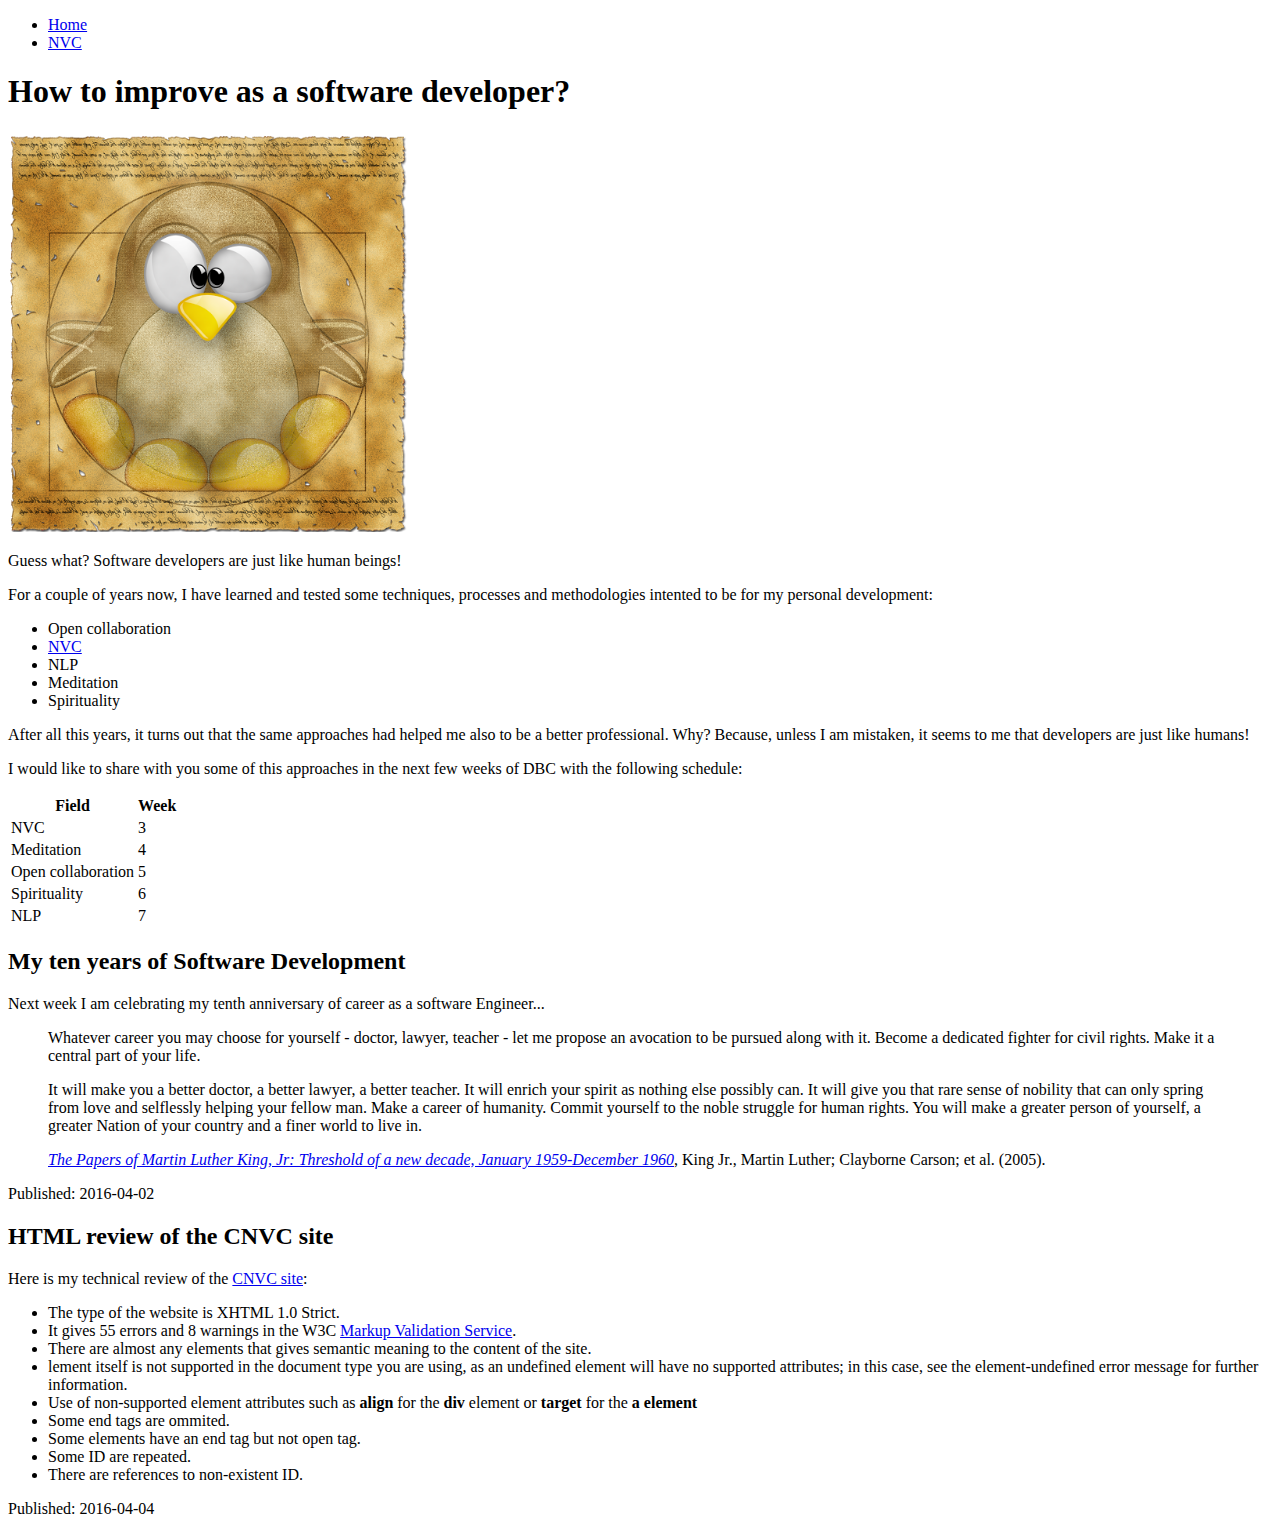
==== index.html @ 5e771825 "add classes to the articles" ====
<!DOCTYPE html>
<html>

<head>
  <title>Home | vagurtomejia.github.io</title>
  <link rel="stylesheet" type="text/css" href="styles.css">
</head>

<body>

  <nav>
    <ul>
      <li><a href="index.html">Home</a></li>
      <li><a href="nvc.html">NVC</a></li>
    </ul>
  </nav>

  <section>
    <h1>How to improve as a software developer?</h1>
    <img src="images/vitruve-tux.png" alt="a penguin as the Leonardo da Vinci's Vitruvian man">
    <p>Guess what? Software developers are just like human beings!
    </p>
    <p>
      For a couple of years now, I have learned and tested some techniques, processes and methodologies intented to be for my personal development:
    </p>
      <ul>
        <li>Open collaboration</li>
        <li><a href="nvc.html">NVC</a></li>
        <li>NLP</li>
        <li>Meditation</li>
        <li>Spirituality</li>
      </ul>
    <p>
      After all this years, it turns out that the same approaches had helped me also to be a better professional. Why? Because, unless I am mistaken, it seems to me that developers are just like humans!
    </p>
    <p>I would like to share with you some of this approaches in the next few weeks of DBC with the following schedule:
    </p>
    <table>
      <thead>
        <tr>
          <th>Field</th>
          <th>Week</th>
        </tr>
      </thead>
      <tbody>
        <tr>
          <td>NVC</td>
          <td>3</td>
        </tr>
        <tr>
          <td>Meditation</td>
          <td>4</td>
        </tr>
        <tr>
          <td>Open collaboration</td>
          <td>5</td>
        </tr>
        <tr>
          <td>Spirituality</td>
          <td>6</td>
        </tr>
        <tr>
          <td>NLP</td>
          <td>7</td>
        </tr>
      </tbody>
    </table>
  </section>

  <article class="art-perso">
    <header>
    <h2>My ten years of Software Development</h2>
    </header>

    <p>Next week I am celebrating my tenth anniversary of career as a software Engineer...</p>

    <blockquote>
      <p>Whatever career you may choose for yourself - doctor, lawyer, teacher - let me propose an avocation to be pursued along with it. Become a dedicated fighter for civil rights. Make it a central part of your life.
      </p>
      <p>It will make you a better doctor, a better lawyer, a better teacher. It will enrich your spirit as nothing else possibly can. It will give you that rare sense of nobility that can only spring from love and selflessly helping your fellow man. Make a career of humanity. Commit yourself to the noble struggle for human rights. You will make a greater person of yourself, a greater Nation of your country and a finer world to live in.</p>
        <footer><cite><a href="https://books.google.es/books?id=TU_HozbJSC8C">The Papers of Martin Luther King, Jr: Threshold of a new decade, January 1959-December 1960</a></cite>, King Jr., Martin Luther; Clayborne Carson; et al. (2005).
        </footer>
    </blockquote>

     <footer>
        <!--<p><small>Creative Commons Attribution-ShareAlike License
        </small></p>-->
        <p>Published: <time datetime="2016-04-02T14:00">2016-04-02</time></p>
    </footer>
  </article>

  <article class="art-tech">
    <header>
      <h2>HTML review of the CNVC site</h2>
    </header>
    <p>
      Here is my technical review of the <a href="https://www.cnvc.org/">CNVC site</a>:
    </p>
      <ul>
        <li>The type of the website is XHTML 1.0 Strict.</li>
        <li>It gives 55 errors and 8 warnings in the W3C <a href="https://validator.w3.org/">Markup Validation Service</a>.</li>
        <li>There are almost any elements that gives semantic meaning to the content of the site.</li>
        <li>lement itself is not supported in the document type you are using, as an undefined element will have no supported attributes; in this case, see the element-undefined error message for further information.</li>
        <li>Use of non-supported element attributes such as <strong>align</strong> for the <strong>div</strong> element or <strong>target</strong> for the <strong>a element</strong></li>
        <li>Some end tags are ommited.</li>
        <li>Some elements have an end tag but not open tag.</li>
        <li>Some ID are repeated.</li>
        <li>There are references to non-existent ID.</li>
      </ul>

     <footer>
        <p>Published: <time datetime="2016-04-04T10:00">2016-04-04</time></p>
    </footer>
  </article>

</body>
</html>
---- styles.css ----
.art-tech {
  //background:#39d4c8
}

.art-perso {
  //background:#39d4c8
}
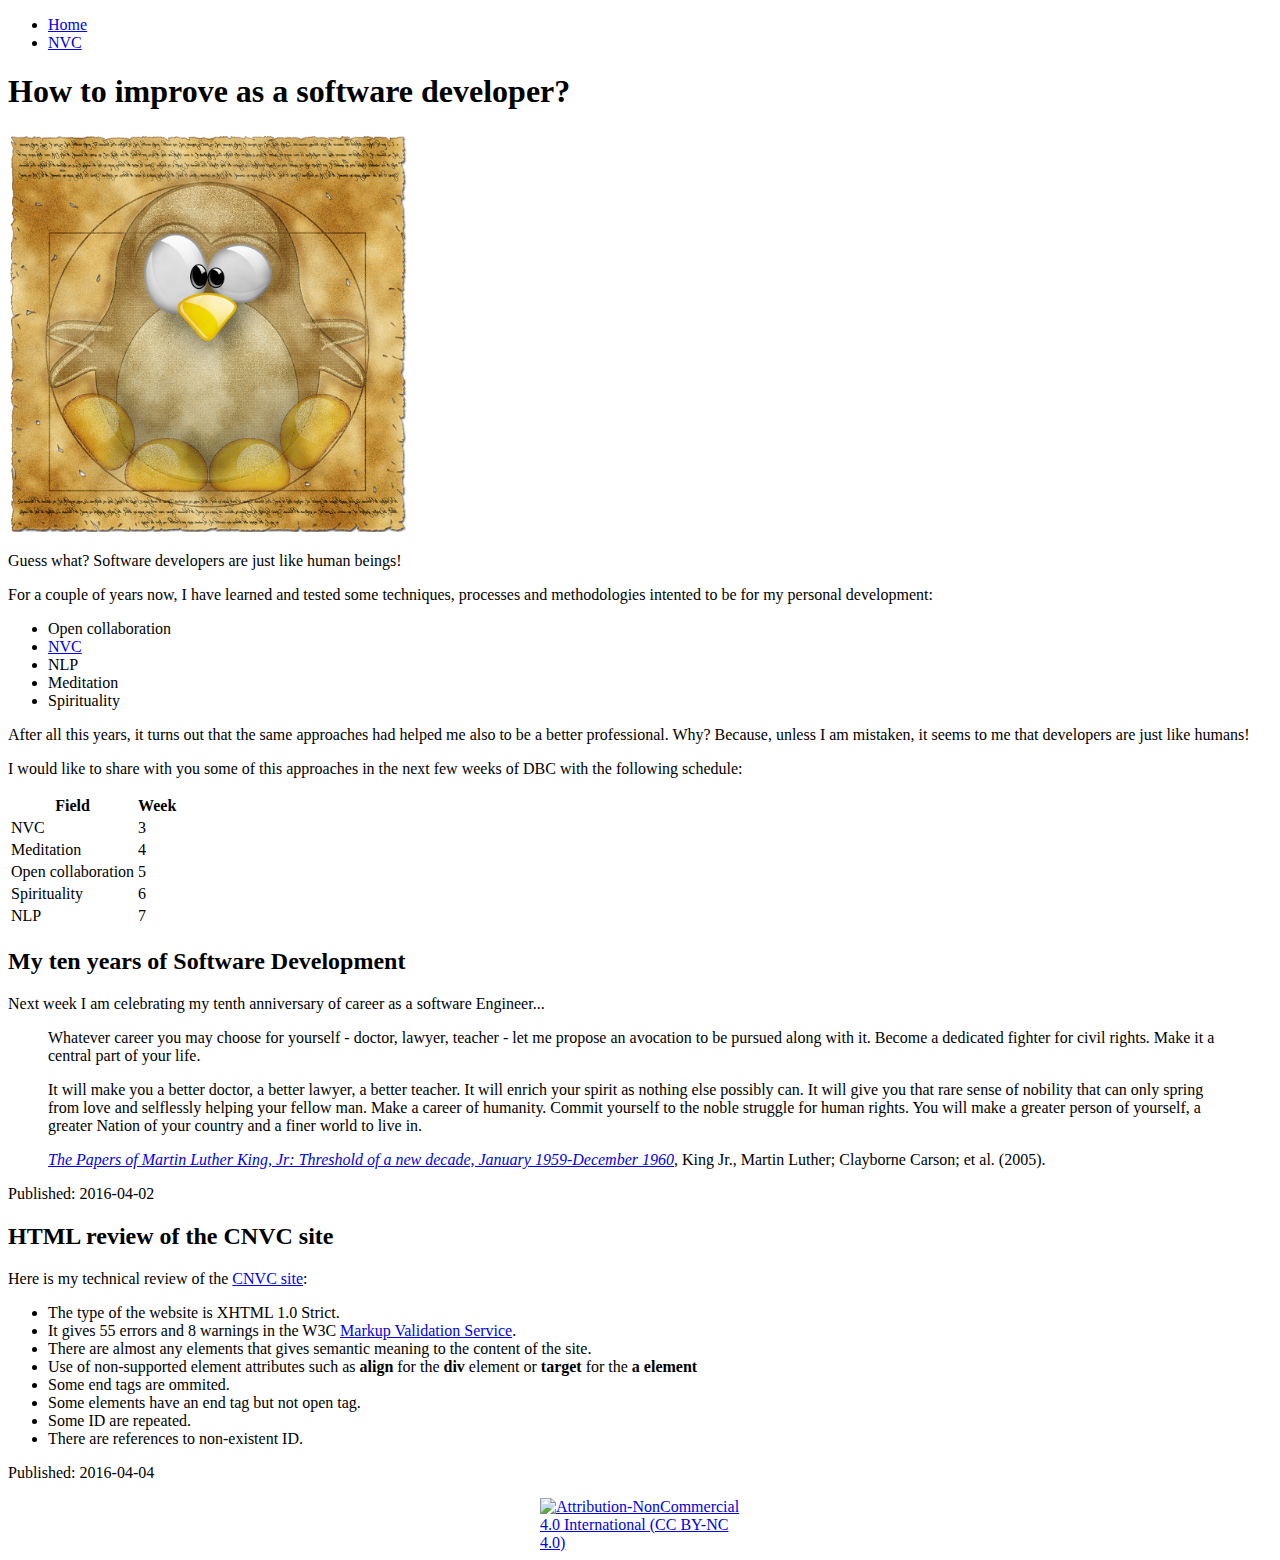
==== commit 595a0d17: "add a centered footer and modify the list text into the home page" ====
--- a/index.html
+++ b/index.html
@@ -78,8 +78,8 @@
       <p>Whatever career you may choose for yourself - doctor, lawyer, teacher - let me propose an avocation to be pursued along with it. Become a dedicated fighter for civil rights. Make it a central part of your life.
       </p>
       <p>It will make you a better doctor, a better lawyer, a better teacher. It will enrich your spirit as nothing else possibly can. It will give you that rare sense of nobility that can only spring from love and selflessly helping your fellow man. Make a career of humanity. Commit yourself to the noble struggle for human rights. You will make a greater person of yourself, a greater Nation of your country and a finer world to live in.</p>
-        <footer><cite><a href="https://books.google.es/books?id=TU_HozbJSC8C">The Papers of Martin Luther King, Jr: Threshold of a new decade, January 1959-December 1960</a></cite>, King Jr., Martin Luther; Clayborne Carson; et al. (2005).
-        </footer>
+      <footer><cite><a href="https://books.google.es/books?id=TU_HozbJSC8C">The Papers of Martin Luther King, Jr: Threshold of a new decade, January 1959-December 1960</a></cite>, King Jr., Martin Luther; Clayborne Carson; et al. (2005).
+      </footer>
     </blockquote>
 
      <footer>
@@ -100,7 +100,6 @@
         <li>The type of the website is XHTML 1.0 Strict.</li>
         <li>It gives 55 errors and 8 warnings in the W3C <a href="https://validator.w3.org/">Markup Validation Service</a>.</li>
         <li>There are almost any elements that gives semantic meaning to the content of the site.</li>
-        <li>lement itself is not supported in the document type you are using, as an undefined element will have no supported attributes; in this case, see the element-undefined error message for further information.</li>
         <li>Use of non-supported element attributes such as <strong>align</strong> for the <strong>div</strong> element or <strong>target</strong> for the <strong>a element</strong></li>
         <li>Some end tags are ommited.</li>
         <li>Some elements have an end tag but not open tag.</li>
@@ -113,5 +112,8 @@
     </footer>
   </article>
 
+  <footer class="foot-main">
+    <a href="http://creativecommons.org/licenses/by-nc/4.0/"><img src="http://creativecommons.org/images/public/somerights.png" alt="Attribution-NonCommercial 4.0 International (CC BY-NC 4.0)" width="88" height="31" /></a>
+  </footer>
 </body>
 </html>
--- a/styles.css
+++ b/styles.css
@@ -1,4 +1,7 @@
 
+a:visited {
+  color: green;
+}
 
 .art-tech {
   //background:#39d4c8
@@ -6,4 +9,20 @@
 
 .art-perso {
   //background:#39d4c8
-}+}
+
+#body-nvc {
+  /*background-image: url(https://upload.wikimedia.org/wikipedia/commons/0/02/Giraffe_Ithala_KZN_South_Africa_Luca_Galuzzi_2004.JPG);
+  background-repeat: no-repeat;
+  background-position: center center fixed;*/
+  background: url(https://upload.wikimedia.org/wikipedia/commons/0/02/Giraffe_Ithala_KZN_South_Africa_Luca_Galuzzi_2004.JPG) no-repeat center center fixed;
+  background-size: cover;
+}
+
+.foot-main {
+    margin-left: auto;
+    margin-right: auto;
+    width: 200px;
+}
+
+
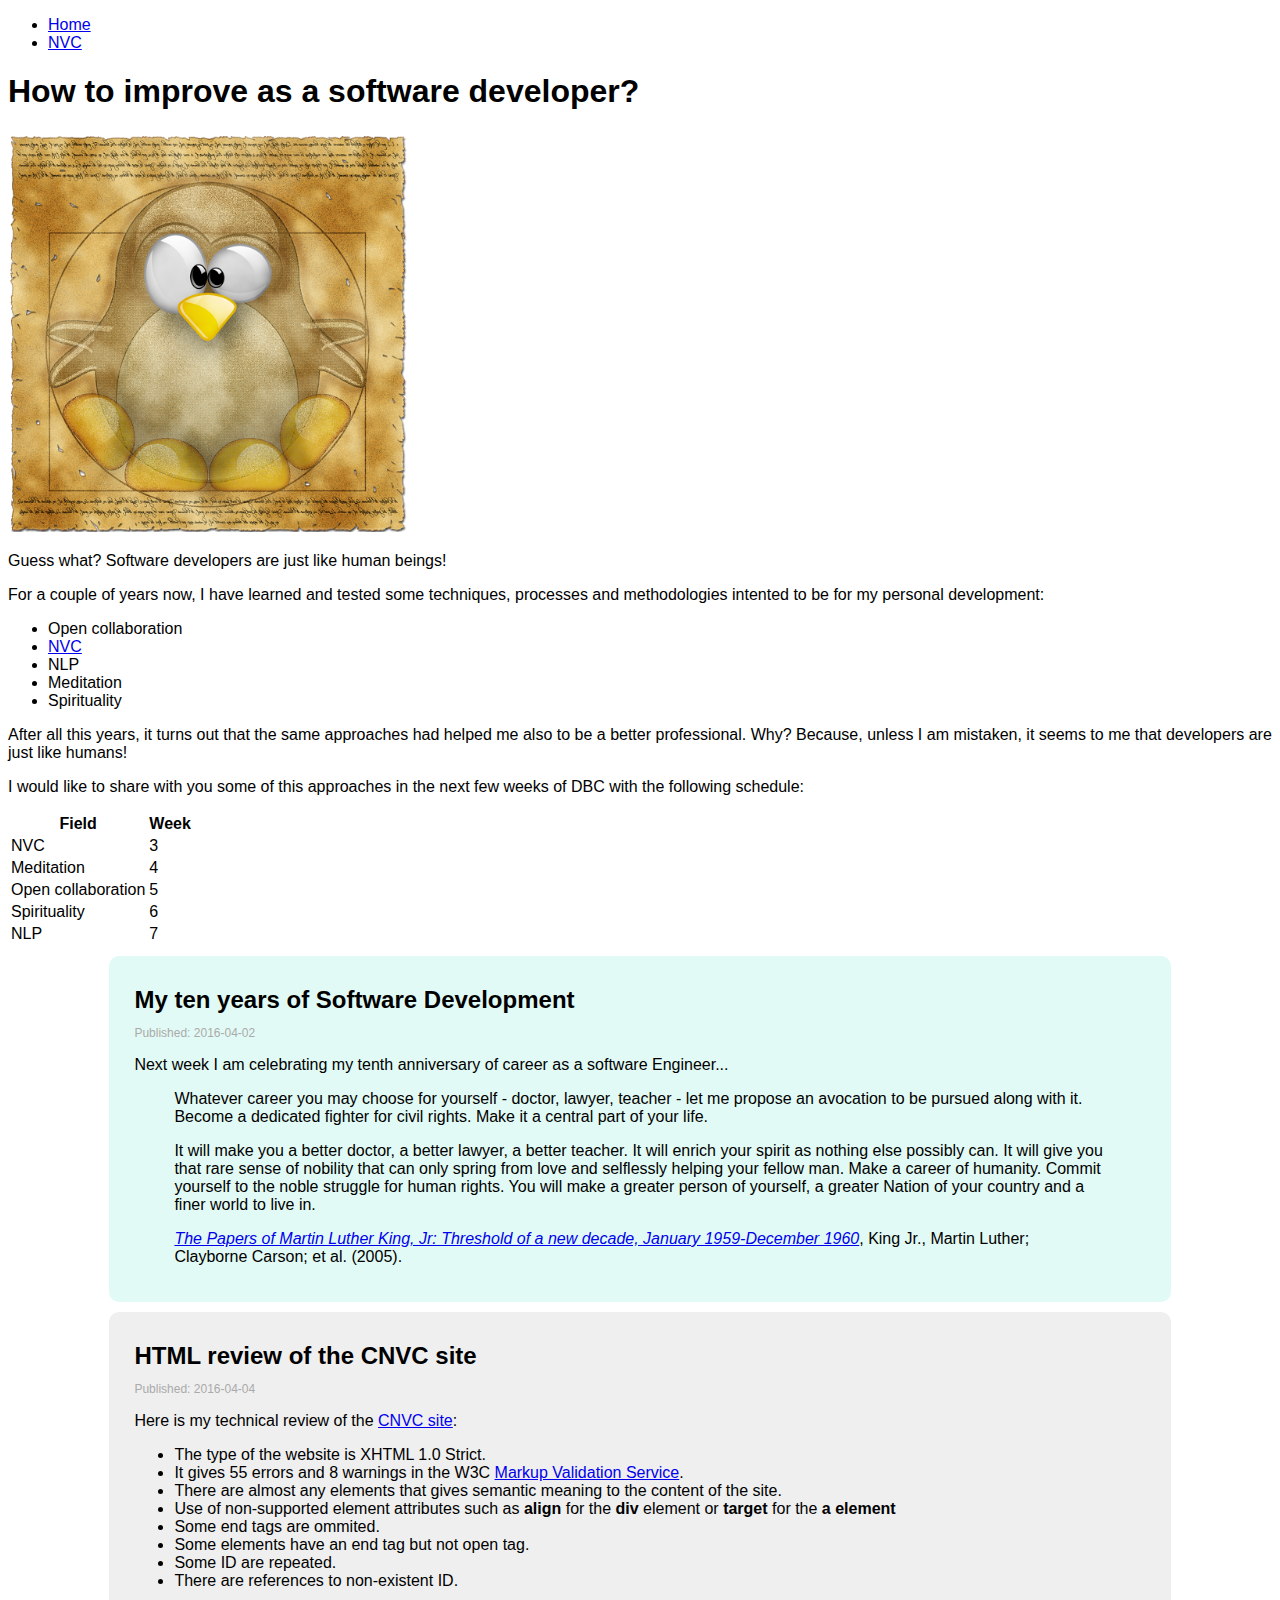
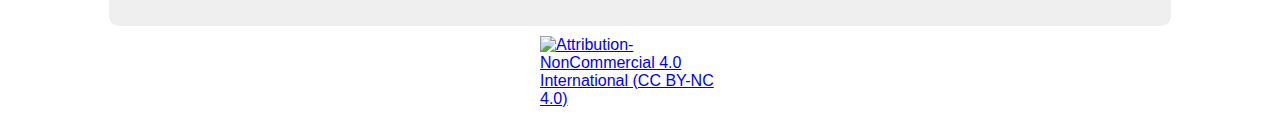
==== commit b39cc65b: "add margins and paddings" ====
--- a/index.html
+++ b/index.html
@@ -70,6 +70,7 @@
   <article class="art-perso">
     <header>
     <h2>My ten years of Software Development</h2>
+    <p>Published: <time datetime="2016-04-02T14:00">2016-04-02</time></p>
     </header>
 
     <p>Next week I am celebrating my tenth anniversary of career as a software Engineer...</p>
@@ -81,17 +82,12 @@
       <footer><cite><a href="https://books.google.es/books?id=TU_HozbJSC8C">The Papers of Martin Luther King, Jr: Threshold of a new decade, January 1959-December 1960</a></cite>, King Jr., Martin Luther; Clayborne Carson; et al. (2005).
       </footer>
     </blockquote>
-
-     <footer>
-        <!--<p><small>Creative Commons Attribution-ShareAlike License
-        </small></p>-->
-        <p>Published: <time datetime="2016-04-02T14:00">2016-04-02</time></p>
-    </footer>
   </article>
 
   <article class="art-tech">
     <header>
       <h2>HTML review of the CNVC site</h2>
+      <p>Published: <time datetime="2016-04-04T10:00">2016-04-04</time></p>
     </header>
     <p>
       Here is my technical review of the <a href="https://www.cnvc.org/">CNVC site</a>:
@@ -107,9 +103,6 @@
         <li>There are references to non-existent ID.</li>
       </ul>
 
-     <footer>
-        <p>Published: <time datetime="2016-04-04T10:00">2016-04-04</time></p>
-    </footer>
   </article>
 
   <footer class="foot-main">
--- a/styles.css
+++ b/styles.css
@@ -1,14 +1,36 @@
+
+body {
+    font-family: Helvetica, Verdana, Arial, sans-serif;
+}
+
+article h2 {
+  margin-bottom: 0px;
+}
+
+header p {
+    color: #aaa;
+    font-size: 12px;
+}
 
 a:visited {
   color: green;
 }
 
+article {
+  padding: 10px 2% 20px;
+  width: 80%;
+  border-radius: 10px;
+  margin: 10px auto;
+}
+
 .art-tech {
-  //background:#39d4c8
+  background-color: #EFEFEF;
+  /*padding: 0px; margin: 1px 0px 0px; border: 0px none; visibility: hidden; width: 30px; height: 0px; position: static; top: 0px;*/
 }
 
 .art-perso {
-  //background:#39d4c8
+  //background: #C5F5EB;
+  background: #E2FAF5;
 }
 
 #body-nvc {
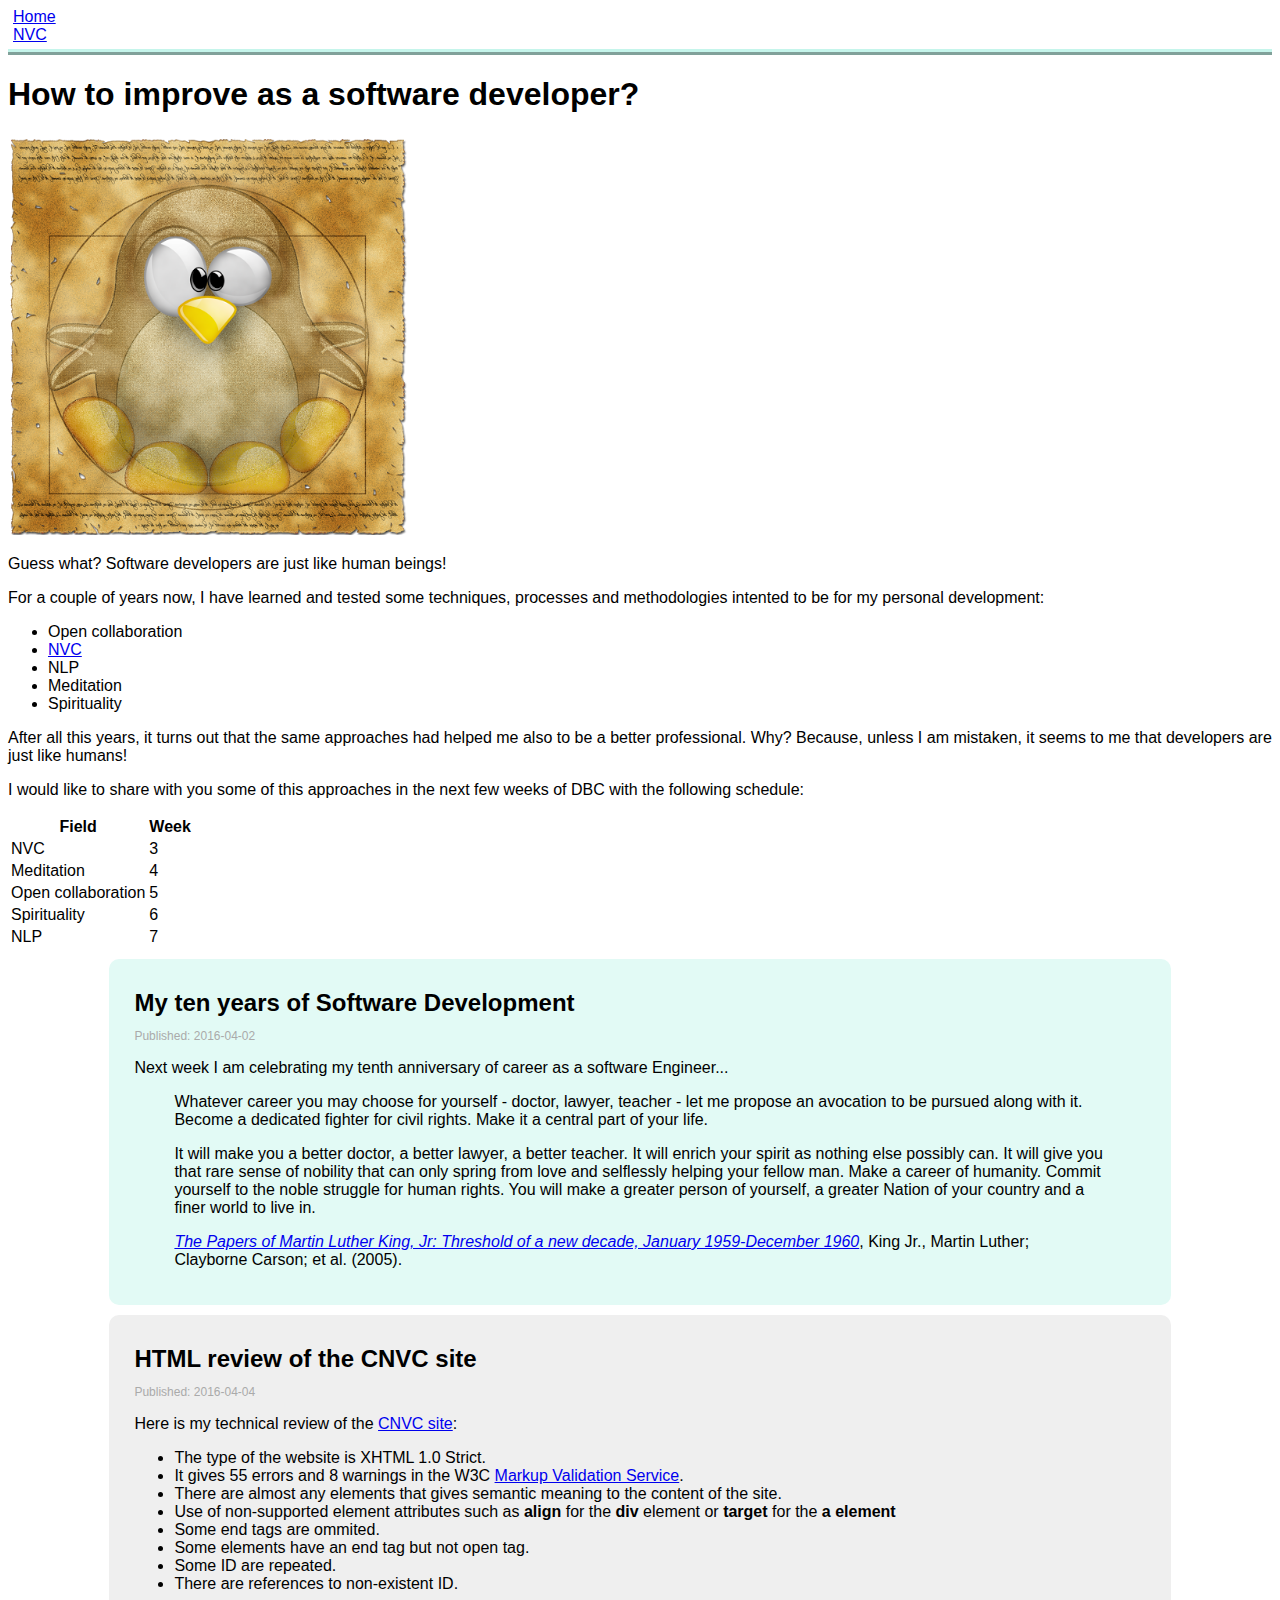
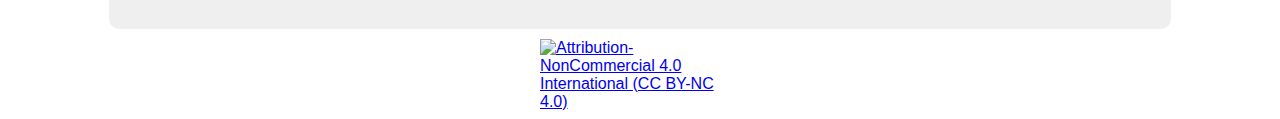
==== commit f3ae1c66: "add a media query to the style sheet" ====
--- a/index.html
+++ b/index.html
@@ -7,7 +7,6 @@
 </head>
 
 <body>
-
   <nav>
     <ul>
       <li><a href="index.html">Home</a></li>
--- a/styles.css
+++ b/styles.css
@@ -1,6 +1,17 @@
+
+nav {
+  margin: 0px;
+  border-bottom: 6px ridge #C5F5EB;
+}
+
+nav ul{
+    list-style-type: none;
+    margin: 5px 5px;
+    padding: 0;
+}
 
 body {
-    font-family: Helvetica, Verdana, Arial, sans-serif;
+  font-family: Helvetica, Verdana, Arial, sans-serif;
 }
 
 article h2 {
@@ -42,9 +53,16 @@
 }
 
 .foot-main {
+    display: block;
     margin-left: auto;
     margin-right: auto;
     width: 200px;
 }
 
+@media screen and (max-width: 500px) {
+  article {
+      width: 100%;
+    }
+}
 
+
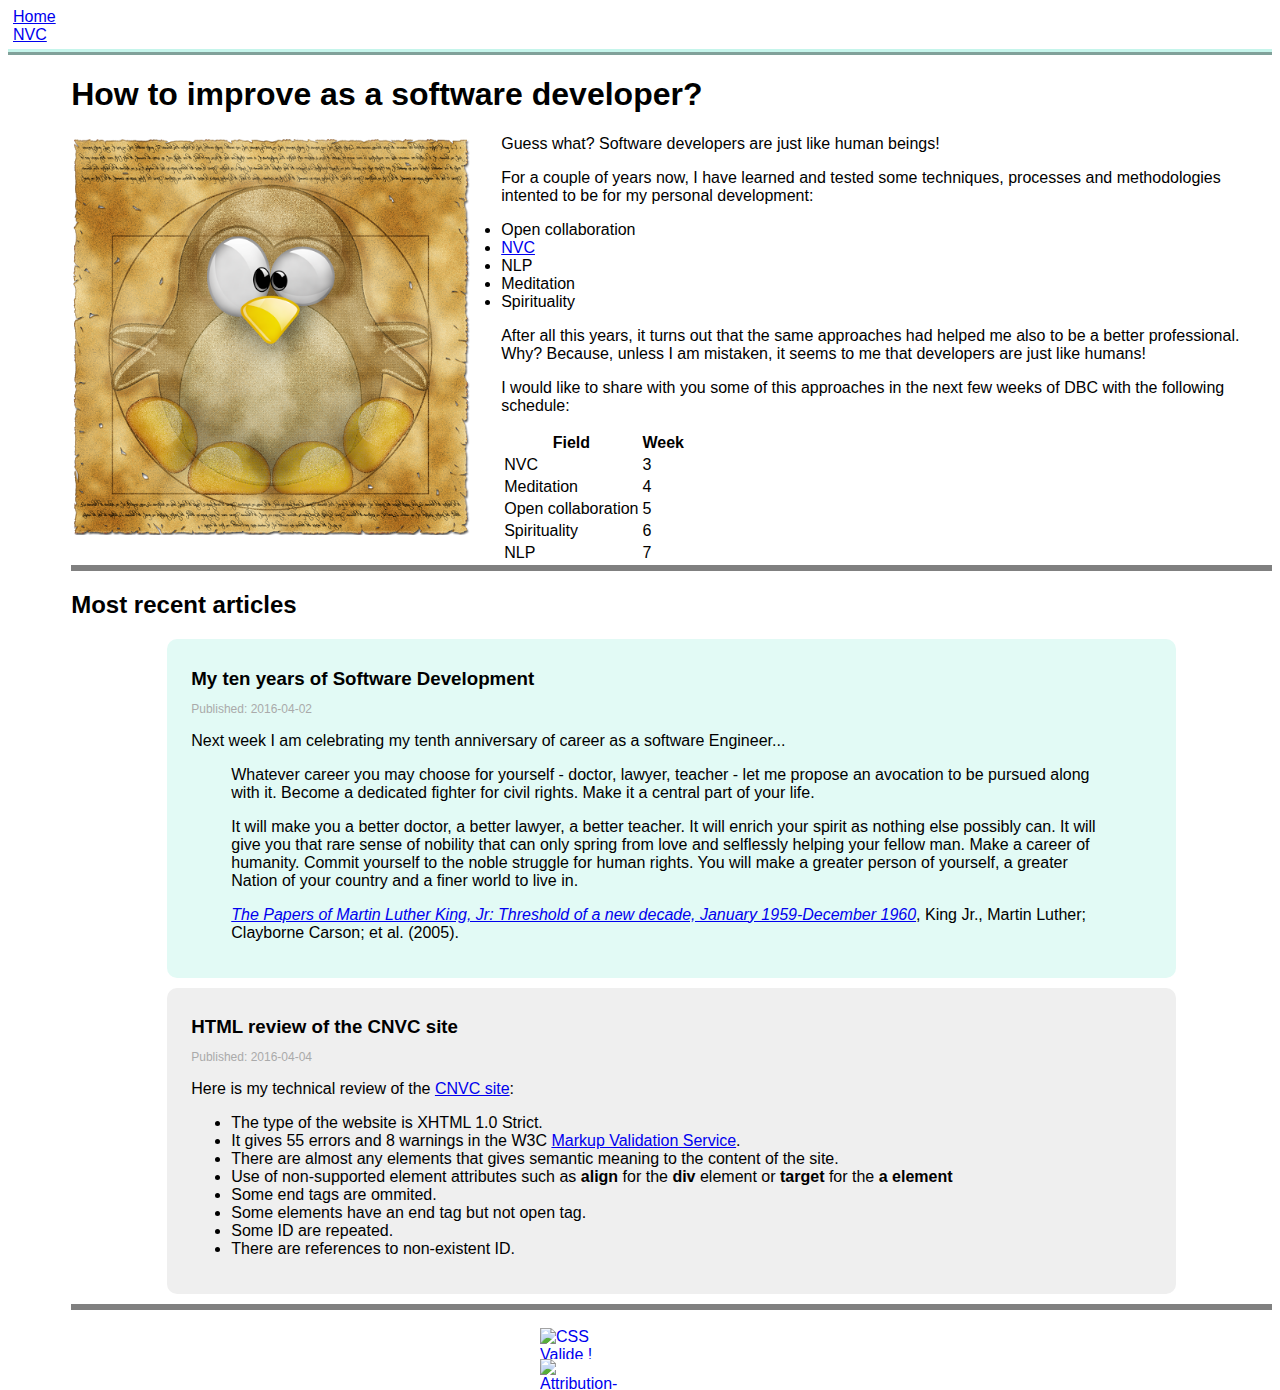
==== commit 9aa48ba0: "add style to sections and add CSS validation" ====
--- a/index.html
+++ b/index.html
@@ -66,45 +66,52 @@
     </table>
   </section>
 
-  <article class="art-perso">
-    <header>
-    <h2>My ten years of Software Development</h2>
-    <p>Published: <time datetime="2016-04-02T14:00">2016-04-02</time></p>
-    </header>
+  <section>
+    <h2>Most recent articles</h2>
+    <article class="art-perso">
+      <header>
+      <h3>My ten years of Software Development</h3>
+      <p>Published: <time datetime="2016-04-02T14:00">2016-04-02</time></p>
+      </header>
 
-    <p>Next week I am celebrating my tenth anniversary of career as a software Engineer...</p>
+      <p>Next week I am celebrating my tenth anniversary of career as a software Engineer...</p>
 
-    <blockquote>
-      <p>Whatever career you may choose for yourself - doctor, lawyer, teacher - let me propose an avocation to be pursued along with it. Become a dedicated fighter for civil rights. Make it a central part of your life.
+      <blockquote>
+        <p>Whatever career you may choose for yourself - doctor, lawyer, teacher - let me propose an avocation to be pursued along with it. Become a dedicated fighter for civil rights. Make it a central part of your life.
+        </p>
+        <p>It will make you a better doctor, a better lawyer, a better teacher. It will enrich your spirit as nothing else possibly can. It will give you that rare sense of nobility that can only spring from love and selflessly helping your fellow man. Make a career of humanity. Commit yourself to the noble struggle for human rights. You will make a greater person of yourself, a greater Nation of your country and a finer world to live in.</p>
+        <footer><cite><a href="https://books.google.es/books?id=TU_HozbJSC8C">The Papers of Martin Luther King, Jr: Threshold of a new decade, January 1959-December 1960</a></cite>, King Jr., Martin Luther; Clayborne Carson; et al. (2005).
+        </footer>
+      </blockquote>
+    </article>
+
+    <article class="art-tech">
+      <header>
+        <h3>HTML review of the CNVC site</h3>
+        <p>Published: <time datetime="2016-04-04T10:00">2016-04-04</time></p>
+      </header>
+      <p>
+        Here is my technical review of the <a href="https://www.cnvc.org/">CNVC site</a>:
       </p>
-      <p>It will make you a better doctor, a better lawyer, a better teacher. It will enrich your spirit as nothing else possibly can. It will give you that rare sense of nobility that can only spring from love and selflessly helping your fellow man. Make a career of humanity. Commit yourself to the noble struggle for human rights. You will make a greater person of yourself, a greater Nation of your country and a finer world to live in.</p>
-      <footer><cite><a href="https://books.google.es/books?id=TU_HozbJSC8C">The Papers of Martin Luther King, Jr: Threshold of a new decade, January 1959-December 1960</a></cite>, King Jr., Martin Luther; Clayborne Carson; et al. (2005).
-      </footer>
-    </blockquote>
-  </article>
-
-  <article class="art-tech">
-    <header>
-      <h2>HTML review of the CNVC site</h2>
-      <p>Published: <time datetime="2016-04-04T10:00">2016-04-04</time></p>
-    </header>
-    <p>
-      Here is my technical review of the <a href="https://www.cnvc.org/">CNVC site</a>:
-    </p>
-      <ul>
-        <li>The type of the website is XHTML 1.0 Strict.</li>
-        <li>It gives 55 errors and 8 warnings in the W3C <a href="https://validator.w3.org/">Markup Validation Service</a>.</li>
-        <li>There are almost any elements that gives semantic meaning to the content of the site.</li>
-        <li>Use of non-supported element attributes such as <strong>align</strong> for the <strong>div</strong> element or <strong>target</strong> for the <strong>a element</strong></li>
-        <li>Some end tags are ommited.</li>
-        <li>Some elements have an end tag but not open tag.</li>
-        <li>Some ID are repeated.</li>
-        <li>There are references to non-existent ID.</li>
-      </ul>
-
-  </article>
-
+        <ul>
+          <li>The type of the website is XHTML 1.0 Strict.</li>
+          <li>It gives 55 errors and 8 warnings in the W3C <a href="https://validator.w3.org/">Markup Validation Service</a>.</li>
+          <li>There are almost any elements that gives semantic meaning to the content of the site.</li>
+          <li>Use of non-supported element attributes such as <strong>align</strong> for the <strong>div</strong> element or <strong>target</strong> for the <strong>a element</strong></li>
+          <li>Some end tags are ommited.</li>
+          <li>Some elements have an end tag but not open tag.</li>
+          <li>Some ID are repeated.</li>
+          <li>There are references to non-existent ID.</li>
+        </ul>
+      </article>
+    </section>
+  <br>
   <footer class="foot-main">
+    <a href="http://jigsaw.w3.org/css-validator/check/referer">
+    <img style="border:0;width:88px;height:31px"
+        src="http://jigsaw.w3.org/css-validator/images/vcss-blue"
+        alt="CSS Valide !" />
+    </a>
     <a href="http://creativecommons.org/licenses/by-nc/4.0/"><img src="http://creativecommons.org/images/public/somerights.png" alt="Attribution-NonCommercial 4.0 International (CC BY-NC 4.0)" width="88" height="31" /></a>
   </footer>
 </body>
--- a/styles.css
+++ b/styles.css
@@ -14,7 +14,11 @@
   font-family: Helvetica, Verdana, Arial, sans-serif;
 }
 
-article h2 {
+img {
+  margin-right: 30px;
+  float: left;
+}
+article h3 {
   margin-bottom: 0px;
 }
 
@@ -25,6 +29,12 @@
 
 a:visited {
   color: green;
+}
+
+section {
+  margin-left: 5%;
+  margin-top: 20px;
+  border-bottom: 6px solid gray;
 }
 
 article {
@@ -40,14 +50,10 @@
 }
 
 .art-perso {
-  //background: #C5F5EB;
   background: #E2FAF5;
 }
 
 #body-nvc {
-  /*background-image: url(https://upload.wikimedia.org/wikipedia/commons/0/02/Giraffe_Ithala_KZN_South_Africa_Luca_Galuzzi_2004.JPG);
-  background-repeat: no-repeat;
-  background-position: center center fixed;*/
   background: url(https://upload.wikimedia.org/wikipedia/commons/0/02/Giraffe_Ithala_KZN_South_Africa_Luca_Galuzzi_2004.JPG) no-repeat center center fixed;
   background-size: cover;
 }
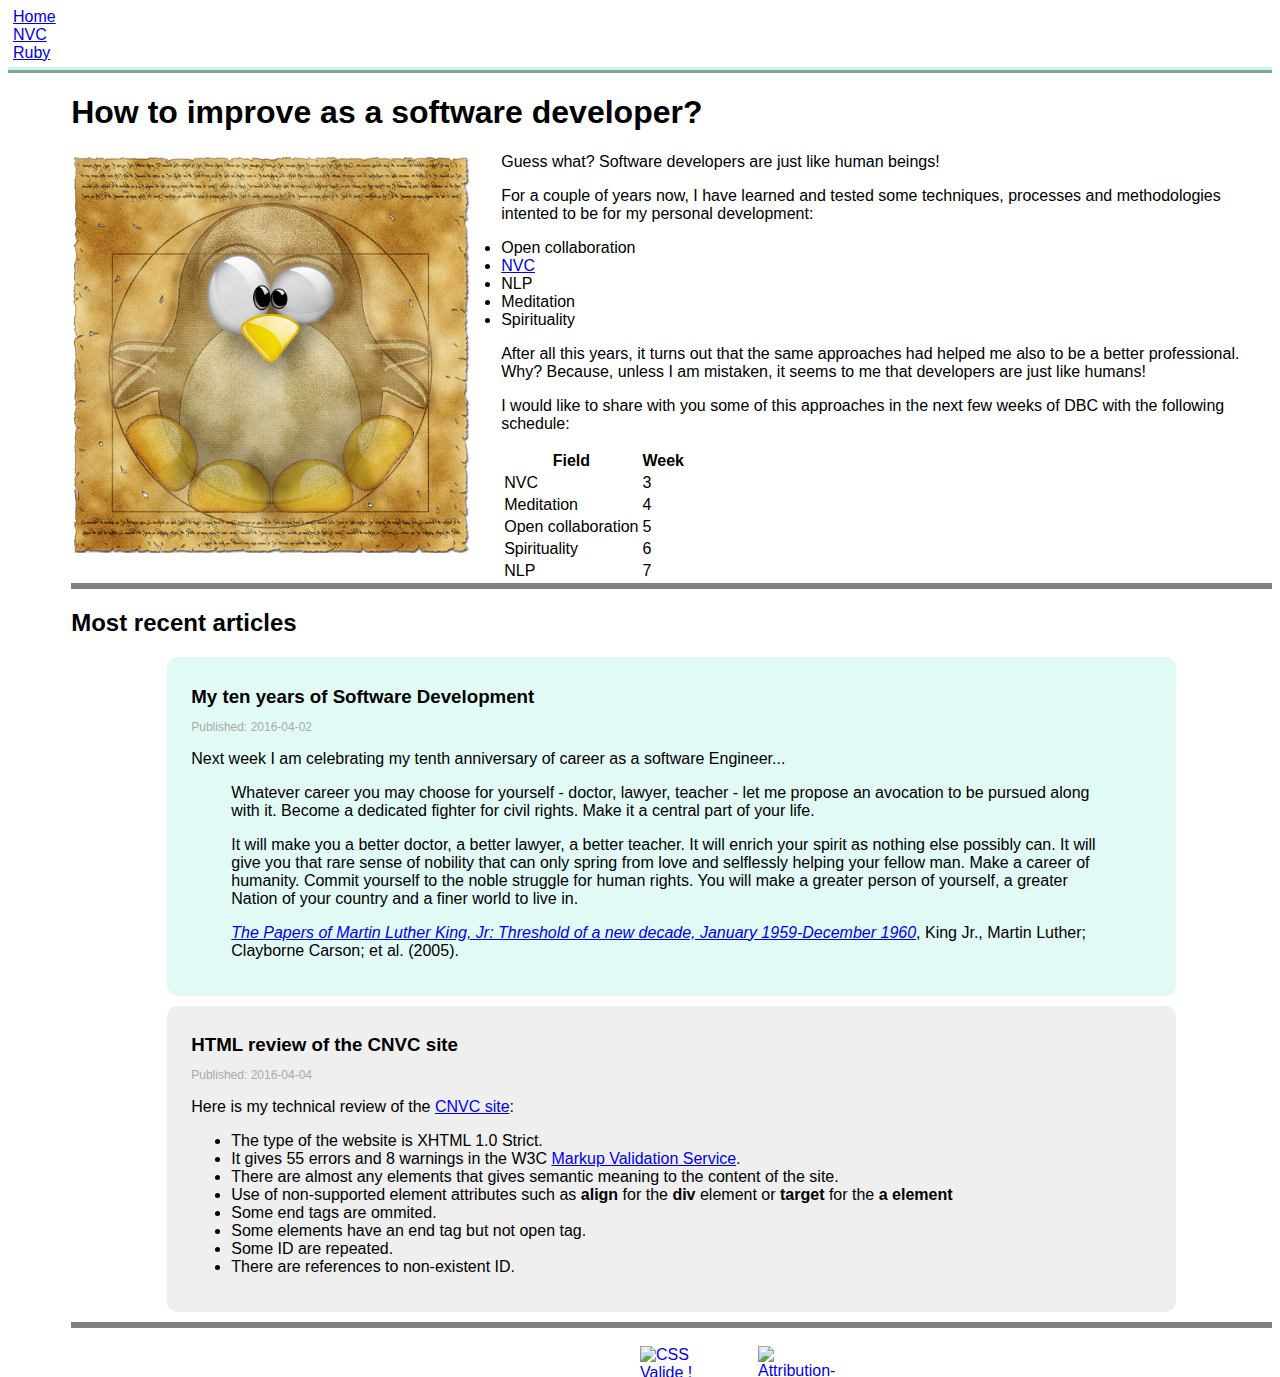
==== commit 8a9e596f: "Add a link to the Ruby cheatsheet" ====
--- a/index.html
+++ b/index.html
@@ -11,6 +11,7 @@
     <ul>
       <li><a href="index.html">Home</a></li>
       <li><a href="nvc.html">NVC</a></li>
+      <li><a href="ruby-cheatsheet.md">Ruby</a></li>
     </ul>
   </nav>
 
--- a/styles.css
+++ b/styles.css
@@ -59,16 +59,18 @@
 }
 
 .foot-main {
-    display: block;
-    margin-left: auto;
+    margin-left: 50%;
     margin-right: auto;
-    width: 200px;
+    width: 100%;
 }
 
 @media screen and (max-width: 500px) {
   article {
-      width: 100%;
+    width: 100%;
     }
+  #body-nvc {
+    background-image: none;
+  }
 }
 
 
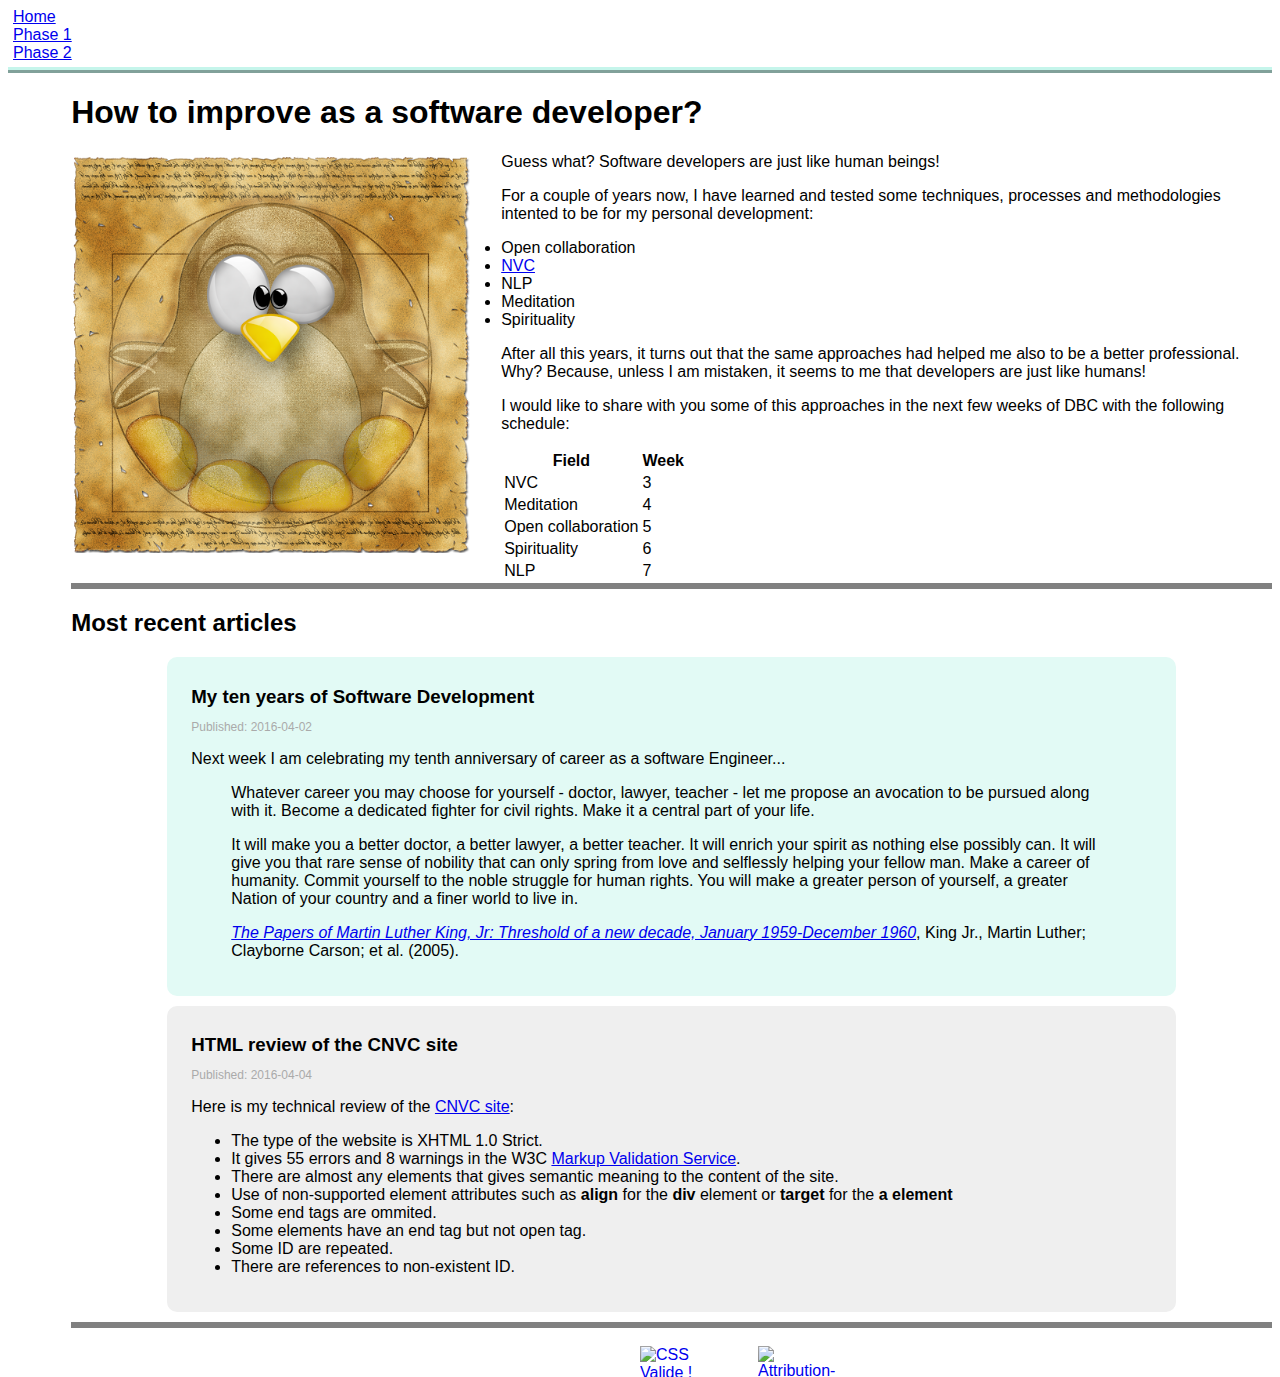
==== commit b3be9743: "Add the phase 2 cheatsheet" ====
--- a/index.html
+++ b/index.html
@@ -10,8 +10,9 @@
   <nav>
     <ul>
       <li><a href="index.html">Home</a></li>
-      <li><a href="nvc.html">NVC</a></li>
-      <li><a href="ruby-cheatsheet.md">Ruby</a></li>
+      <!-- <li><a href="nvc.html">NVC</a></li> -->
+      <li><a href="phase1-cheatsheet.md">Phase 1</a></li>
+      <li><a href="phase2-cheatsheet.md">Phase 2</a></li>
     </ul>
   </nav>
 
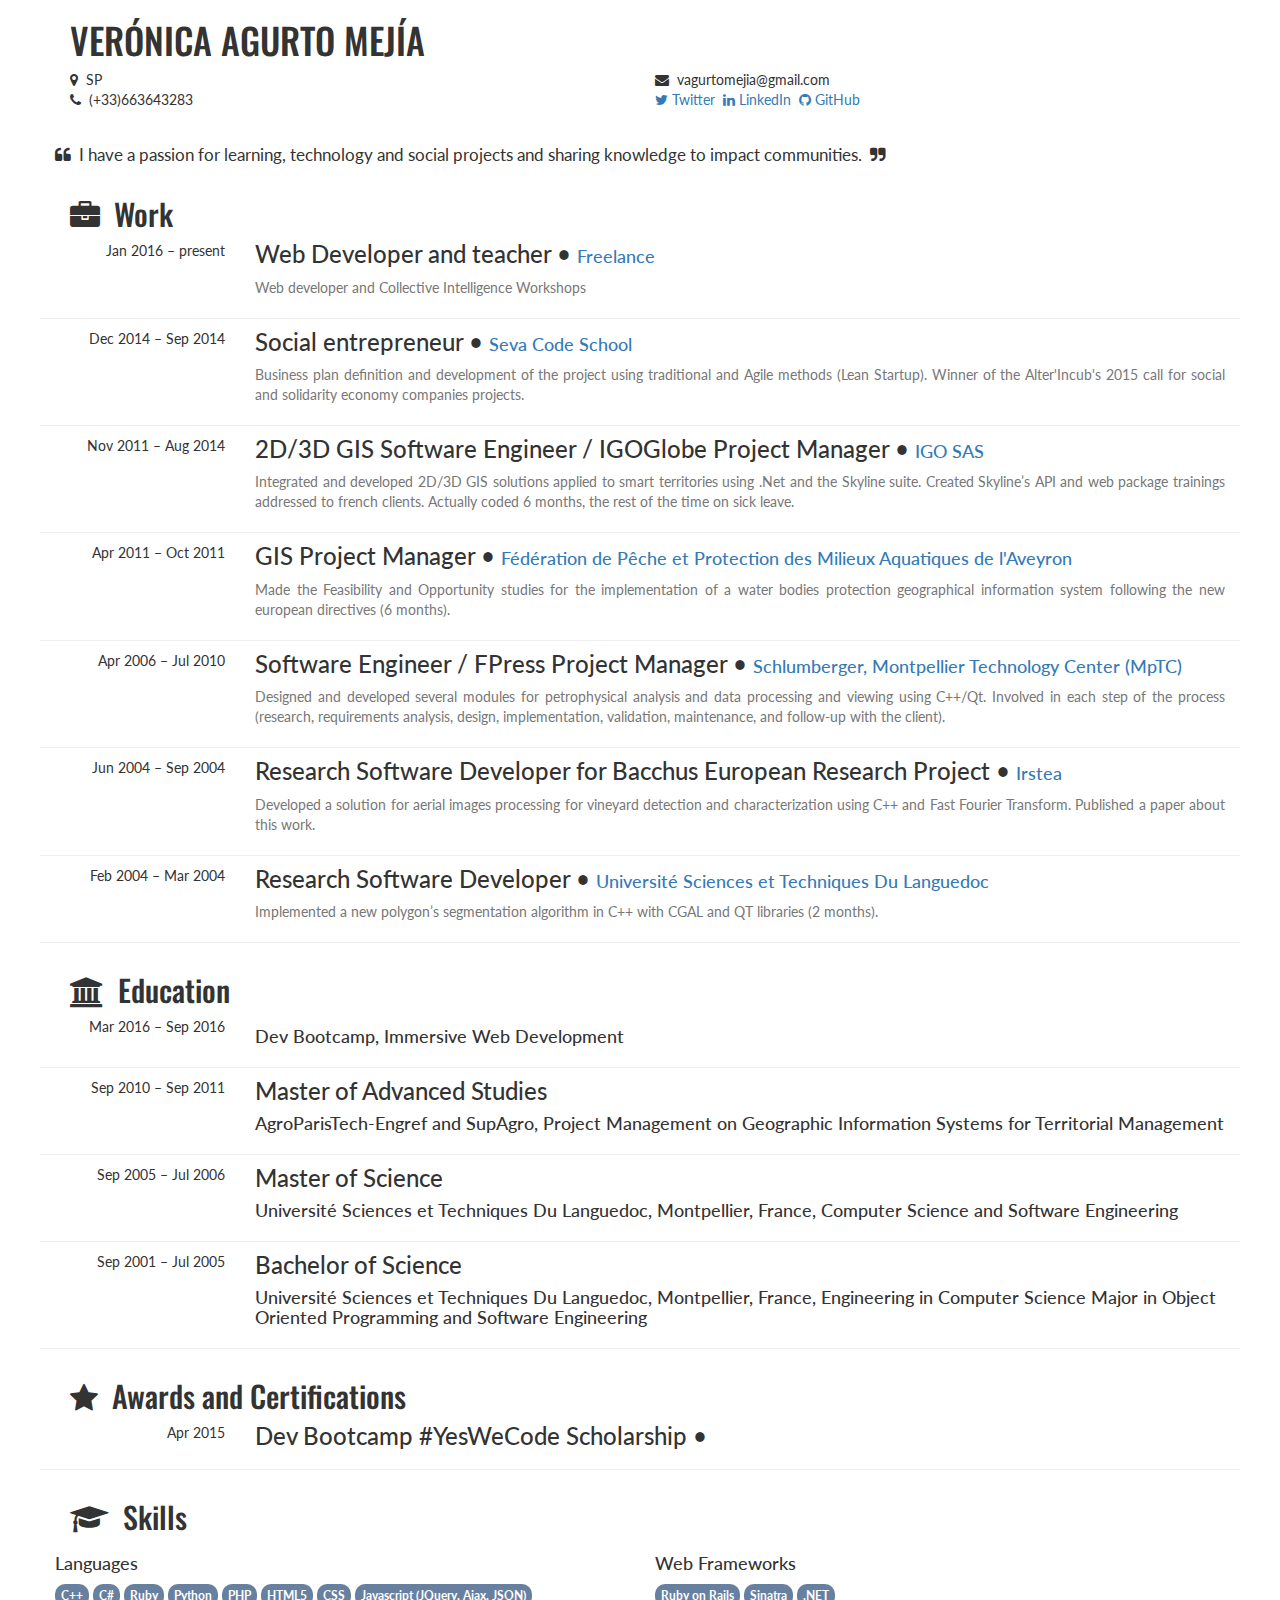
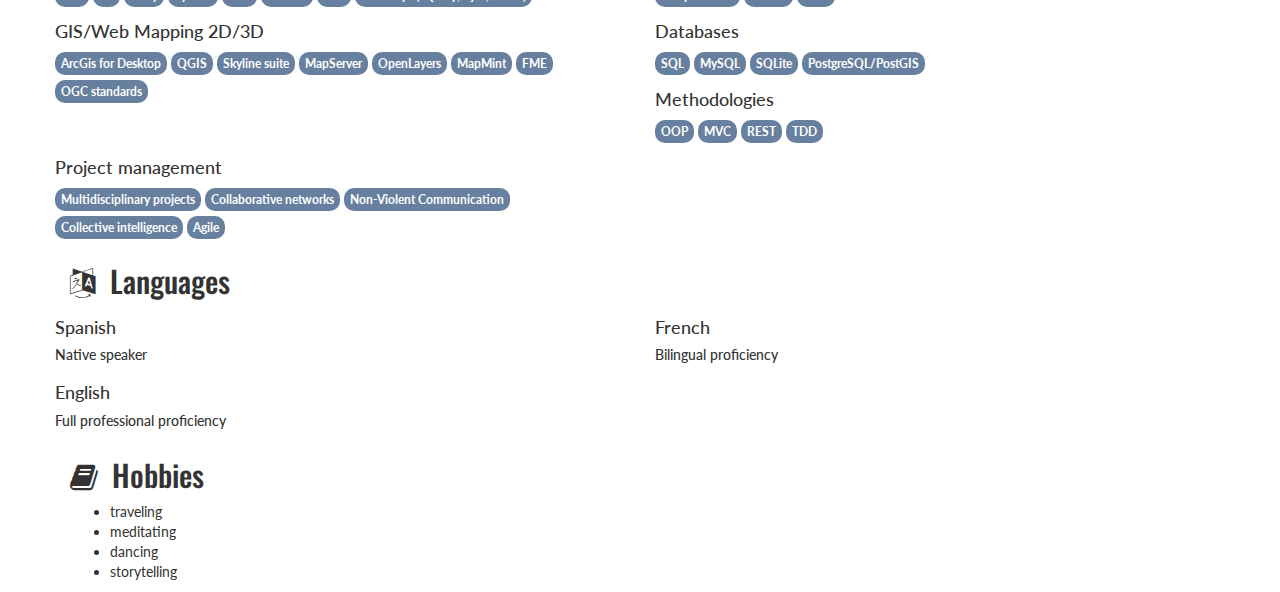
==== commit a94b31e5: "Replace the old index by my english resume" ====
--- a/index.html
+++ b/index.html
@@ -1,120 +1,410 @@
 <!DOCTYPE html>
-<html>
-
-<head>
-  <title>Home | vagurtomejia.github.io</title>
-  <link rel="stylesheet" type="text/css" href="styles.css">
-</head>
-
-<body>
-  <nav>
-    <ul>
-      <li><a href="index.html">Home</a></li>
-      <!-- <li><a href="nvc.html">NVC</a></li> -->
-      <li><a href="phase1-cheatsheet.md">Phase 1</a></li>
-      <li><a href="phase2-cheatsheet.md">Phase 2</a></li>
-    </ul>
-  </nav>
-
-  <section>
-    <h1>How to improve as a software developer?</h1>
-    <img src="images/vitruve-tux.png" alt="a penguin as the Leonardo da Vinci's Vitruvian man">
-    <p>Guess what? Software developers are just like human beings!
-    </p>
-    <p>
-      For a couple of years now, I have learned and tested some techniques, processes and methodologies intented to be for my personal development:
-    </p>
-      <ul>
-        <li>Open collaboration</li>
-        <li><a href="nvc.html">NVC</a></li>
-        <li>NLP</li>
-        <li>Meditation</li>
-        <li>Spirituality</li>
-      </ul>
-    <p>
-      After all this years, it turns out that the same approaches had helped me also to be a better professional. Why? Because, unless I am mistaken, it seems to me that developers are just like humans!
-    </p>
-    <p>I would like to share with you some of this approaches in the next few weeks of DBC with the following schedule:
-    </p>
-    <table>
-      <thead>
-        <tr>
-          <th>Field</th>
-          <th>Week</th>
-        </tr>
-      </thead>
-      <tbody>
-        <tr>
-          <td>NVC</td>
-          <td>3</td>
-        </tr>
-        <tr>
-          <td>Meditation</td>
-          <td>4</td>
-        </tr>
-        <tr>
-          <td>Open collaboration</td>
-          <td>5</td>
-        </tr>
-        <tr>
-          <td>Spirituality</td>
-          <td>6</td>
-        </tr>
-        <tr>
-          <td>NLP</td>
-          <td>7</td>
-        </tr>
-      </tbody>
-    </table>
-  </section>
-
-  <section>
-    <h2>Most recent articles</h2>
-    <article class="art-perso">
-      <header>
-      <h3>My ten years of Software Development</h3>
-      <p>Published: <time datetime="2016-04-02T14:00">2016-04-02</time></p>
-      </header>
-
-      <p>Next week I am celebrating my tenth anniversary of career as a software Engineer...</p>
-
-      <blockquote>
-        <p>Whatever career you may choose for yourself - doctor, lawyer, teacher - let me propose an avocation to be pursued along with it. Become a dedicated fighter for civil rights. Make it a central part of your life.
-        </p>
-        <p>It will make you a better doctor, a better lawyer, a better teacher. It will enrich your spirit as nothing else possibly can. It will give you that rare sense of nobility that can only spring from love and selflessly helping your fellow man. Make a career of humanity. Commit yourself to the noble struggle for human rights. You will make a greater person of yourself, a greater Nation of your country and a finer world to live in.</p>
-        <footer><cite><a href="https://books.google.es/books?id=TU_HozbJSC8C">The Papers of Martin Luther King, Jr: Threshold of a new decade, January 1959-December 1960</a></cite>, King Jr., Martin Luther; Clayborne Carson; et al. (2005).
-        </footer>
-      </blockquote>
-    </article>
-
-    <article class="art-tech">
-      <header>
-        <h3>HTML review of the CNVC site</h3>
-        <p>Published: <time datetime="2016-04-04T10:00">2016-04-04</time></p>
-      </header>
-      <p>
-        Here is my technical review of the <a href="https://www.cnvc.org/">CNVC site</a>:
-      </p>
-        <ul>
-          <li>The type of the website is XHTML 1.0 Strict.</li>
-          <li>It gives 55 errors and 8 warnings in the W3C <a href="https://validator.w3.org/">Markup Validation Service</a>.</li>
-          <li>There are almost any elements that gives semantic meaning to the content of the site.</li>
-          <li>Use of non-supported element attributes such as <strong>align</strong> for the <strong>div</strong> element or <strong>target</strong> for the <strong>a element</strong></li>
-          <li>Some end tags are ommited.</li>
-          <li>Some elements have an end tag but not open tag.</li>
-          <li>Some ID are repeated.</li>
-          <li>There are references to non-existent ID.</li>
-        </ul>
-      </article>
-    </section>
-  <br>
-  <footer class="foot-main">
-    <a href="http://jigsaw.w3.org/css-validator/check/referer">
-    <img style="border:0;width:88px;height:31px"
-        src="http://jigsaw.w3.org/css-validator/images/vcss-blue"
-        alt="CSS Valide !" />
-    </a>
-    <a href="http://creativecommons.org/licenses/by-nc/4.0/"><img src="http://creativecommons.org/images/public/somerights.png" alt="Attribution-NonCommercial 4.0 International (CC BY-NC 4.0)" width="88" height="31" /></a>
-  </footer>
-</body>
-</html>
+<html lang="en">
+
+    <head>
+        <meta charset="utf-8">
+        <meta http-equiv="X-UA-Compatible" content="IE=edge">
+        <meta name="viewport" content="width=device-width, initial-scale=1">
+        <title>Verónica Agurto Mejía</title>
+        <link rel="stylesheet" href="http://maxcdn.bootstrapcdn.com/font-awesome/4.2.0/css/font-awesome.min.css">
+        <link rel="stylesheet" href="http://maxcdn.bootstrapcdn.com/bootstrap/3.3.1/css/bootstrap.min.css"
+        media="all">
+        <style>
+            body {
+                    font-family: 'Lato';
+                    background-image: url("http://cdn.backgroundhost.com/backgrounds/subtlepatterns/snow.png");
+                  }
+
+                  .oswald-font {
+                    font-family: 'oswald';
+                    vertical-align: bottom;
+                  }
+
+                  .name {
+                    text-transform: uppercase;
+                  }
+
+                  a:hover {
+                    text-decoration: none;
+                  }
+
+                  .link-github {
+                    color: #454545;
+                  }
+
+                  .link-github:hover {
+                    color: black;
+                  }
+
+                  .link-twitter {
+                    color: #33CCFF;
+                  }
+
+                  .social-link {
+                    margin-left: 5px;
+                  }
+
+                  .social-link:first-child {
+                    margin-left: 0;
+                  }
+
+                  .link-blog {
+                    color: rgb(243, 111, 36);
+                  }
+
+                  .link-blog:hover {
+                    color: rgb(211, 97, 32);
+                  }
+
+                  .summary {
+                    font-size: 1.2em;
+                    margin-top: 2em;
+                  }
+
+                  .wip {
+                    position: absolute;
+                    right: 0;
+                  }
+
+                  .item-detail h3 {
+                    margin-top: 0px;
+                    vertical-align: middle;
+                  }
+
+                  .item-detail .company {
+                    font-size: 18px;
+                  }
+
+                  .item {
+                    border-bottom: 1px solid #eee;
+                    margin-bottom: 10px;
+                    padding-bottom: 10px;
+                  }
+
+                  .item, .no-break-inside {
+                    page-break-inside: avoid;
+                  }
+
+                  .section {
+                    orphans: 10;
+                    widows: 10;
+                  }
+
+                  @media print {
+                    @page {
+                      margin: 0.75cm 0.75cm 3cm 0.75cm;
+                    }
+                    a[href]:after {
+                      content:"";
+                    }
+                    .badge {
+                      font-weight: normal;
+                    }
+                    .item {
+                      border-bottom: 0px;
+                      margin-bottom: 0px;
+                      padding-bottom: 5px;
+                    }
+                    .social-links-wrapper {
+                      display: none;
+                    }
+                  }
+        </style>
+    </head>
+
+    <body>
+        <div class="container">
+            <div class="row section">
+                <div class="col-xs-12">
+                    <h1 class="name oswald-font">Verónica Agurto Mejía</h1>
+                </div>
+                <div class="location col-xs-6"> <span class="fa fa-map-marker"></span>&nbsp; SP
+                    <br>  <span class="fa fa-phone"></span>&nbsp; (+33)663643283
+                    <br>
+                </div>
+                <div class="location col-xs-6"> <span class="fa fa-envelope"></span>&nbsp;  <span>v</span><span>a</span><span>g</span><span>u</span><span>r</span><span>t</span><span>o</span><span>m</span><span>e</span><span>j</span><span>i</span><span>a</span><span>@</span><span>g</span><span>m</span><span>a</span><span>i</span><span>l</span><span>.</span><span>c</span><span>o</span><span>m</span>
+
+                    <br>  <span class="social-links-wrapper">
+              <a href="https:&#x2F;&#x2F;twitter.com&#x2F;VAgurtoMejia" target="_blank"><span class="fa fa-twitter"></span>&nbsp;Twitter</a>&nbsp;
+                    <a
+                    href="https:&#x2F;&#x2F;fr.linkedin.com&#x2F;in&#x2F;vagurtomejia" target="_blank"><span class="fa fa-linkedin"></span>&nbsp;LinkedIn</a>&nbsp; <a href="https:&#x2F;&#x2F;github.com&#x2F;vagurtomejia"
+                        target="_blank"><span class="fa fa-github"></span>&nbsp;GitHub</a> &nbsp;</span>
+                </div>
+            </div>
+            <div class="row section">
+                <p class="summary"> <span class="fa fa-quote-left"></span>&nbsp; I have a passion for learning,
+                    technology and social projects and sharing knowledge to impact communities.
+                    &nbsp;<span class="fa fa-quote-right"></span>
+
+                </p>
+            </div>
+            <div class="row section">
+                <div class="col-xs-12">
+                    <h2 class="oswald-font"><span class="fa fa-briefcase"></span>&nbsp; Work</h2>
+                </div>
+
+                <div class="row item">
+                    <div class="col-xs-2 text-right">Jan&nbsp;2016 &ndash; present</div>
+                    <div class="item-detail col-xs-10">
+                          <h3>
+                Web Developer and teacher &bull; <a target="_blank" href="" class="company">Freelance</a>
+              </h3>
+
+                        <p class="text-muted text-justify">Web developer and Collective Intelligence Workshops</p>
+
+                    </div>
+                </div>
+                <div class="row item">
+                    <div class="col-xs-2 text-right">Dec&nbsp;2014 &ndash; Sep&nbsp;2014</div>
+                    <div class="item-detail col-xs-10">
+                          <h3>
+                Social entrepreneur &bull; <a target="_blank" href="" class="company">Seva Code School</a>
+              </h3>
+
+                        <p class="text-muted text-justify">Business plan definition and development of the project using traditional
+                            and Agile methods (Lean Startup). Winner of the Alter&#39;Incub&#39;s 2015
+                            call for social and solidarity economy companies projects.</p>
+
+                    </div>
+                </div>
+                <div class="row item">
+                    <div class="col-xs-2 text-right">Nov&nbsp;2011 &ndash; Aug&nbsp;2014</div>
+                    <div class="item-detail col-xs-10">
+                          <h3>
+                2D&#x2F;3D GIS Software Engineer &#x2F; IGOGlobe Project Manager &bull; <a target="_blank" href="" class="company">IGO SAS</a>
+              </h3>
+
+                        <p class="text-muted text-justify">Integrated and developed 2D&#x2F;3D GIS solutions applied to smart territories
+                            using .Net and the Skyline suite. Created Skyline’s API and web package
+                            trainings addressed to french clients. Actually coded 6 months, the rest
+                            of the time on sick leave.</p>
+
+                    </div>
+                </div>
+                <div class="row item">
+                    <div class="col-xs-2 text-right">Apr&nbsp;2011 &ndash; Oct&nbsp;2011</div>
+                    <div class="item-detail col-xs-10">
+                          <h3>
+                GIS Project Manager &bull; <a target="_blank" href="" class="company">Fédération de Pêche et Protection des Milieux Aquatiques de l&#39;Aveyron</a>
+              </h3>
+
+                        <p class="text-muted text-justify">Made the Feasibility and Opportunity studies for the implementation of
+                            a water bodies protection geographical information system following the
+                            new european directives (6 months).</p>
+
+                    </div>
+                </div>
+                <div class="row item">
+                    <div class="col-xs-2 text-right">Apr&nbsp;2006 &ndash; Jul&nbsp;2010</div>
+                    <div class="item-detail col-xs-10">
+                          <h3>
+                Software Engineer &#x2F; FPress Project Manager &bull; <a target="_blank" href="" class="company">Schlumberger, Montpellier Technology Center (MpTC)</a>
+              </h3>
+
+                        <p class="text-muted text-justify">Designed and developed several modules for petrophysical analysis and
+                            data processing and viewing using C++&#x2F;Qt. Involved in each step of
+                            the process (research, requirements analysis, design, implementation, validation,
+                            maintenance, and follow-up with the client).</p>
+
+                    </div>
+                </div>
+                <div class="row item">
+                    <div class="col-xs-2 text-right">Jun&nbsp;2004 &ndash; Sep&nbsp;2004</div>
+                    <div class="item-detail col-xs-10">
+                          <h3>
+                Research Software Developer for Bacchus European Research Project &bull; <a target="_blank" href="" class="company">Irstea</a>
+              </h3>
+
+                        <p class="text-muted text-justify">Developed a solution for aerial images processing for vineyard detection
+                            and characterization using C++ and Fast Fourier Transform. Published a
+                            paper about this work.</p>
+
+                    </div>
+                </div>
+                <div class="row item">
+                    <div class="col-xs-2 text-right">Feb&nbsp;2004 &ndash; Mar&nbsp;2004</div>
+                    <div class="item-detail col-xs-10">
+                          <h3>
+                Research Software Developer &bull; <a target="_blank" href="" class="company">Université Sciences et Techniques Du Languedoc</a>
+              </h3>
+
+                        <p class="text-muted text-justify">Implemented a new polygon’s segmentation algorithm in C++ with CGAL and
+                            QT libraries (2 months).</p>
+
+                    </div>
+                </div>
+            </div>
+            <div class="row section">
+                <div class="col-xs-12">
+                    <h2 class="oswald-font"><span class="fa fa-university"></span>&nbsp; Education</h2>
+                </div>
+                <div class="row item">
+                    <div class="col-xs-2 text-right">Mar&nbsp;2016 &ndash; Sep&nbsp;2016</div>
+                    <div class="item-detail col-xs-10">
+
+
+                          <h4>Dev Bootcamp, Immersive Web Development</h4>
+
+                    </div>
+                </div>
+                <div class="row item">
+                    <div class="col-xs-2 text-right">Sep&nbsp;2010 &ndash; Sep&nbsp;2011</div>
+                    <div class="item-detail col-xs-10">
+                          <h3>Master of Advanced Studies</h3>
+
+                          <h4>AgroParisTech-Engref and SupAgro, Project Management on Geographic Information Systems for Territorial Management</h4>
+
+                    </div>
+                </div>
+                <div class="row item">
+                    <div class="col-xs-2 text-right">Sep&nbsp;2005 &ndash; Jul&nbsp;2006</div>
+                    <div class="item-detail col-xs-10">
+                          <h3>Master of Science</h3>
+
+                          <h4>Université Sciences et Techniques Du Languedoc, Montpellier, France, Computer Science and Software Engineering </h4>
+
+
+                    </div>
+                </div>
+                <div class="row item">
+                    <div class="col-xs-2 text-right">Sep&nbsp;2001 &ndash; Jul&nbsp;2005</div>
+                    <div class="item-detail col-xs-10">
+                          <h3>Bachelor of Science</h3>
+
+                          <h4>Université Sciences et Techniques Du Languedoc, Montpellier, France, Engineering in Computer Science Major in Object Oriented Programming and Software Engineering</h4>
+
+                    </div>
+                </div>
+            </div>
+            <div class="row section">
+                <div class="col-xs-12">
+                    <h2 class="oswald-font"><span class="fa fa-star"></span>&nbsp; Awards and Certifications</h2>
+                </div>
+                <div class="row item">
+                    <div class="col-xs-2 text-right">Apr&nbsp;2015</div>
+                    <div class="item-detail col-xs-10">
+                          <h3>
+                Dev Bootcamp #YesWeCode Scholarship &bull; <span class="company"></span>
+              </h3>
+
+                        <p class="text-muted text-justify"></p>
+                        <ul></ul>
+                    </div>
+                </div>
+            </div>
+            <div class="row section">
+                <div class="col-xs-12">
+                    <h2 class="oswald-font"><span class="fa fa-mortar-board"></span>&nbsp; Skills</h2>
+                </div>
+                <div class="row">
+                    <div class="col-xs-6 no-break-inside">
+                          <h4> Languages </h4>
+
+  <span class="badge" style="background-color : #67809F;padding: 0.5em 0.5em 5px 0.5em;margin: 0 0 5px 0;">C++</span>
+                        <span
+                        class="badge" style="background-color : #67809F;padding: 0.5em 0.5em 5px 0.5em;margin: 0 0 5px 0;">C#</span>  <span class="badge" style="background-color : #67809F;padding: 0.5em 0.5em 5px 0.5em;margin: 0 0 5px 0;">Ruby</span>
+                            <span
+                            class="badge" style="background-color : #67809F;padding: 0.5em 0.5em 5px 0.5em;margin: 0 0 5px 0;">Python</span>  <span class="badge" style="background-color : #67809F;padding: 0.5em 0.5em 5px 0.5em;margin: 0 0 5px 0;">PHP</span>
+                                <span
+                                class="badge" style="background-color : #67809F;padding: 0.5em 0.5em 5px 0.5em;margin: 0 0 5px 0;">HTML5</span> <span class="badge" style="background-color : #67809F;padding: 0.5em 0.5em 5px 0.5em;margin: 0 0 5px 0;">CSS</span>
+                                    <span
+                                    class="badge" style="background-color : #67809F;padding: 0.5em 0.5em 5px 0.5em;margin: 0 0 5px 0;">Javascript (JQuery, Ajax, JSON)</span> <span class="badge" style="background-color : #67809F;padding: 0.5em 0.5em 5px 0.5em;margin: 0 0 5px 0;"></span>
+                    </div>
+                    <div class="col-xs-6 no-break-inside">
+                          <h4> Web Frameworks </h4>
+
+  <span class="badge" style="background-color : #67809F;padding: 0.5em 0.5em 5px 0.5em;margin: 0 0 5px 0;">Ruby on Rails</span>
+                        <span
+                        class="badge" style="background-color : #67809F;padding: 0.5em 0.5em 5px 0.5em;margin: 0 0 5px 0;">Sinatra</span> <span class="badge" style="background-color : #67809F;padding: 0.5em 0.5em 5px 0.5em;margin: 0 0 5px 0;">.NET</span>
+                    </div>
+                    <div class="col-xs-6 no-break-inside">
+                          <h4> GIS&#x2F;Web Mapping 2D&#x2F;3D </h4>
+
+  <span class="badge" style="background-color : #67809F;padding: 0.5em 0.5em 5px 0.5em;margin: 0 0 5px 0;">ArcGis for Desktop</span>
+                        <span
+                        class="badge" style="background-color : #67809F;padding: 0.5em 0.5em 5px 0.5em;margin: 0 0 5px 0;">QGIS</span>  <span class="badge" style="background-color : #67809F;padding: 0.5em 0.5em 5px 0.5em;margin: 0 0 5px 0;">Skyline suite</span>
+                            <span
+                            class="badge" style="background-color : #67809F;padding: 0.5em 0.5em 5px 0.5em;margin: 0 0 5px 0;">MapServer</span> <span class="badge" style="background-color : #67809F;padding: 0.5em 0.5em 5px 0.5em;margin: 0 0 5px 0;">OpenLayers</span>
+                                <span
+                                class="badge" style="background-color : #67809F;padding: 0.5em 0.5em 5px 0.5em;margin: 0 0 5px 0;">MapMint</span> <span class="badge" style="background-color : #67809F;padding: 0.5em 0.5em 5px 0.5em;margin: 0 0 5px 0;">FME</span>
+                                    <span
+                                    class="badge" style="background-color : #67809F;padding: 0.5em 0.5em 5px 0.5em;margin: 0 0 5px 0;">OGC standards</span> <span class="badge" style="background-color : #67809F;padding: 0.5em 0.5em 5px 0.5em;margin: 0 0 5px 0;"></span>
+                    </div>
+                    <div class="col-xs-6 no-break-inside">
+                          <h4> Databases </h4>
+
+  <span class="badge" style="background-color : #67809F;padding: 0.5em 0.5em 5px 0.5em;margin: 0 0 5px 0;">SQL</span>
+                        <span
+                        class="badge" style="background-color : #67809F;padding: 0.5em 0.5em 5px 0.5em;margin: 0 0 5px 0;">MySQL</span> <span class="badge" style="background-color : #67809F;padding: 0.5em 0.5em 5px 0.5em;margin: 0 0 5px 0;">SQLite</span>
+                            <span
+                            class="badge" style="background-color : #67809F;padding: 0.5em 0.5em 5px 0.5em;margin: 0 0 5px 0;">PostgreSQL&#x2F;PostGIS</span>
+                    </div>
+                    <div class="col-xs-6 no-break-inside">
+                          <h4> Methodologies </h4>
+
+  <span class="badge" style="background-color : #67809F;padding: 0.5em 0.5em 5px 0.5em;margin: 0 0 5px 0;">OOP</span>
+                        <span
+                        class="badge" style="background-color : #67809F;padding: 0.5em 0.5em 5px 0.5em;margin: 0 0 5px 0;">MVC</span> <span class="badge" style="background-color : #67809F;padding: 0.5em 0.5em 5px 0.5em;margin: 0 0 5px 0;">REST</span>
+                            <span
+                            class="badge" style="background-color : #67809F;padding: 0.5em 0.5em 5px 0.5em;margin: 0 0 5px 0;">TDD</span> <span class="badge" style="background-color : #67809F;padding: 0.5em 0.5em 5px 0.5em;margin: 0 0 5px 0;"></span>
+                    </div>
+                    <div class="col-xs-6 no-break-inside">
+                          <h4> Project management </h4>
+
+  <span class="badge" style="background-color : #67809F;padding: 0.5em 0.5em 5px 0.5em;margin: 0 0 5px 0;">Multidisciplinary projects</span>
+                        <span
+                        class="badge" style="background-color : #67809F;padding: 0.5em 0.5em 5px 0.5em;margin: 0 0 5px 0;">Collaborative networks</span>  <span class="badge" style="background-color : #67809F;padding: 0.5em 0.5em 5px 0.5em;margin: 0 0 5px 0;">Non-Violent Communication</span>
+                            <span
+                            class="badge" style="background-color : #67809F;padding: 0.5em 0.5em 5px 0.5em;margin: 0 0 5px 0;">Collective intelligence</span> <span class="badge" style="background-color : #67809F;padding: 0.5em 0.5em 5px 0.5em;margin: 0 0 5px 0;">Agile</span>
+                                <span
+                                class="badge" style="background-color : #67809F;padding: 0.5em 0.5em 5px 0.5em;margin: 0 0 5px 0;"></span>
+                    </div>
+                </div>
+            </div>
+            <div class="row section">
+                <div class="col-xs-12">
+                    <h2 class="oswald-font"><span class="fa fa-language"></span>&nbsp; Languages</h2>
+                </div>
+                <div class="row">
+                    <div class="col-xs-6 no-break-inside">
+                          <h4> Spanish </h4>
+
+                          <h5>Native speaker</h5>
+
+                    </div>
+                    <div class="col-xs-6 no-break-inside">
+                          <h4> French </h4>
+
+                          <h5>Bilingual proficiency</h5>
+
+                    </div>
+                    <div class="col-xs-6 no-break-inside">
+                          <h4> English </h4>
+
+                          <h5>Full professional proficiency</h5>
+
+                    </div>
+                </div>
+            </div>
+            <div class="row section">
+                <div class="col-xs-12">
+                    <h2 class="oswald-font"><span class="fa fa-book"></span>&nbsp; Hobbies</h2>
+                </div>
+                <div class="col-md-10">
+                    <ul>
+                        <li>traveling</li>
+                        <li>meditating</li>
+                        <li>dancing</li>
+                        <li>storytelling</li>
+                    </ul>
+                </div>
+            </div>
+        </div>
+
+        <link href='http://fonts.googleapis.com/css?family=Oswald' rel='stylesheet'
+        type='text/css'>
+        <link href='http://fonts.googleapis.com/css?family=Lato' rel='stylesheet'
+        type='text/css'>
+    </body>
+
+</html>